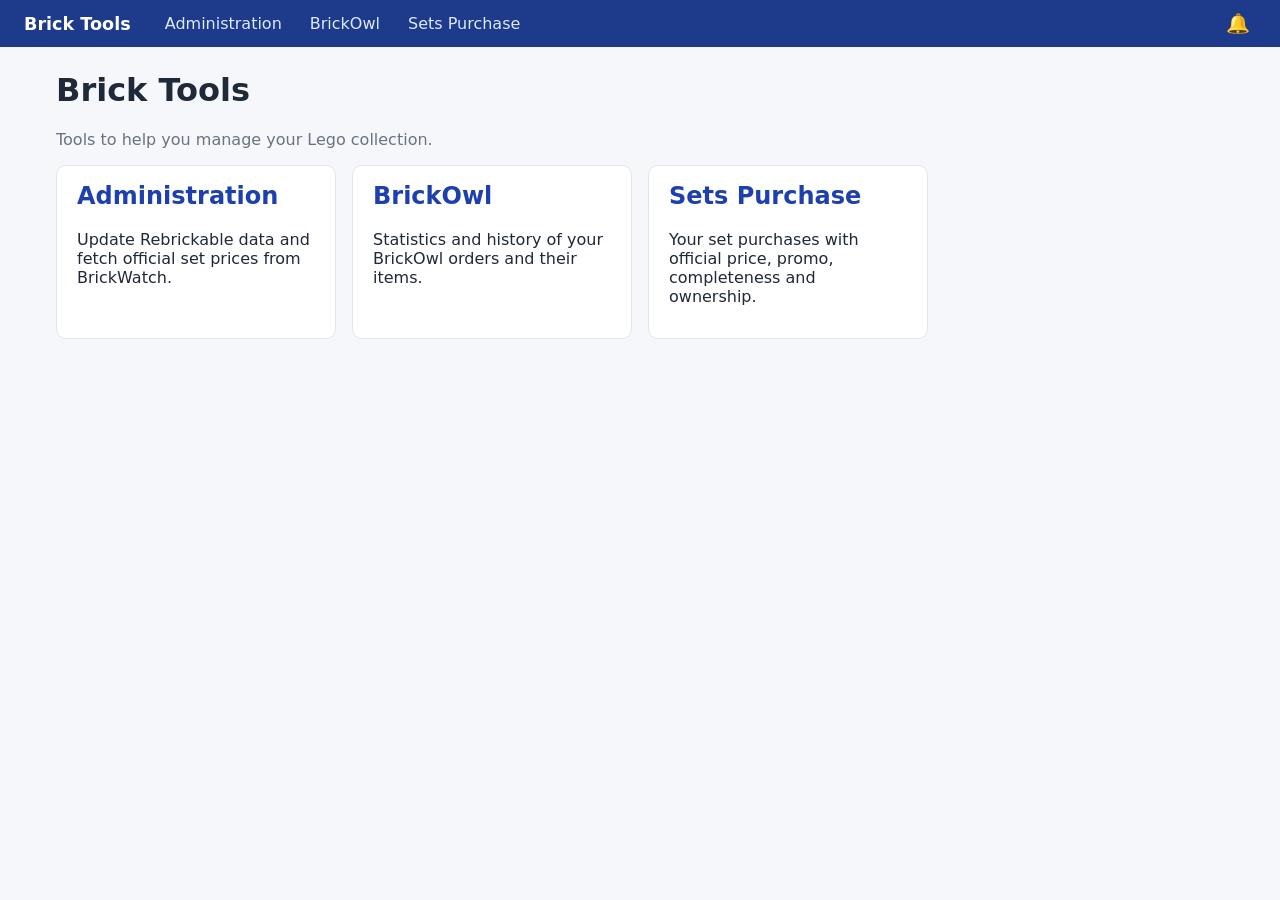
==== src/main/resources/static/index.html @ 27dbad86 "Initial build from Claude Haiku 5.5" ====
<!DOCTYPE html>
<html lang="en">
<head>
  <meta charset="UTF-8">
  <meta name="viewport" content="width=device-width, initial-scale=1">
  <title>Brick Tools</title>
  <link rel="stylesheet" href="css/app.css">
</head>
<body>
  <header id="app-header" class="app-header"></header>

  <main class="container">
    <h1>Brick Tools</h1>
    <p class="lead">Tools to help you manage your Lego collection.</p>

    <div class="cards">
      <a class="feature-card" href="admin.html">
        <h2>Administration</h2>
        <p>Update Rebrickable data and fetch official set prices from BrickWatch.</p>
      </a>
      <a class="feature-card" href="brickowl.html">
        <h2>BrickOwl</h2>
        <p>Statistics and history of your BrickOwl orders and their items.</p>
      </a>
      <a class="feature-card" href="purchases.html">
        <h2>Sets Purchase</h2>
        <p>Your set purchases with official price, promo, completeness and ownership.</p>
      </a>
    </div>
  </main>

  <script src="https://code.jquery.com/jquery-3.7.1.min.js"></script>
  <script src="js/common.js"></script>
  <script>BrickTools.initHeader(null);</script>
</body>
</html>
---- src/main/resources/static/css/app.css ----
:root {
  --primary: #1e40af;
  --bg: #f5f7fb;
  --text: #1f2937;
  --muted: #6b7280;
  --border: #e5e7eb;
  --warn: #b45309;
}

* { box-sizing: border-box; }
[hidden] { display: none !important; }

body {
  margin: 0;
  font-family: system-ui, -apple-system, "Segoe UI", sans-serif;
  background: var(--bg);
  color: var(--text);
}

.app-header {
  position: sticky;
  top: 0;
  z-index: 10;
  display: flex;
  align-items: center;
  gap: 24px;
  padding: 10px 24px;
  background: #1e3a8a;
  color: #fff;
}
.app-header .brand { color: #fff; font-weight: 700; font-size: 1.1rem; text-decoration: none; }
.app-header nav { display: flex; gap: 8px; flex: 1; }
.app-header nav a { color: #dbeafe; text-decoration: none; padding: 4px 10px; border-radius: 6px; }
.app-header nav a:hover, .app-header nav a.active { background: rgba(255, 255, 255, .15); color: #fff; }

.notifications { position: relative; }
.bell { position: relative; background: none; border: 0; color: #fff; font-size: 1.2rem; cursor: pointer; }
.badge {
  position: absolute; top: -6px; right: -8px;
  min-width: 18px; padding: 0 4px;
  background: #dc2626; color: #fff; border-radius: 999px;
  font-size: .7rem; text-align: center;
}
.dropdown {
  position: absolute; right: 0; top: 36px; width: 340px; max-height: 360px; overflow: auto;
  padding: 8px; background: #fff; color: var(--text);
  border: 1px solid var(--border); border-radius: 8px; box-shadow: 0 8px 24px rgba(0, 0, 0, .15);
}
.notification { display: block; padding: 8px; border-radius: 6px; color: var(--primary); text-decoration: none; }
.notification:hover { background: #eff6ff; }

.container { max-width: 1200px; margin: 24px auto; padding: 0 16px; }
.lead, .muted { color: var(--muted); }
.warning { color: var(--warn); font-weight: 600; }
.message { min-height: 1.2em; }

.cards, .grid { display: grid; grid-template-columns: repeat(auto-fill, minmax(260px, 1fr)); gap: 16px; }
.card, .stat, .feature-card {
  background: #fff; border: 1px solid var(--border); border-radius: 10px;
  padding: 16px 20px; margin-bottom: 16px;
}
.feature-card { display: block; color: inherit; text-decoration: none; }
.feature-card:hover { border-color: var(--primary); box-shadow: 0 2px 10px rgba(30, 64, 175, .12); }
.feature-card h2 { margin-top: 0; color: var(--primary); }
.stat h3 { margin: 0 0 8px; font-size: .9rem; color: var(--muted); font-weight: 500; }
.stat .value { font-size: 1.4rem; font-weight: 600; }

.btn {
  background: var(--primary); color: #fff; border: 0; border-radius: 6px;
  padding: 8px 14px; cursor: pointer; font: inherit;
}
.btn:disabled { background: #9ca3af; cursor: not-allowed; }
.btn.secondary { background: #e5e7eb; color: var(--text); }
input, select { padding: 7px 10px; border: 1px solid #d1d5db; border-radius: 6px; font: inherit; }

.tabs { display: flex; gap: 4px; border-bottom: 2px solid var(--border); margin-bottom: 16px; }
.tabs button {
  background: none; border: 0; padding: 10px 16px; margin-bottom: -2px;
  font: inherit; color: var(--muted); cursor: pointer; border-bottom: 3px solid transparent;
}
.tabs button.active { color: var(--primary); border-bottom-color: var(--primary); }

.table-wrap { overflow-x: auto; }
table.data {
  width: 100%; border-collapse: collapse; background: #fff;
  border: 1px solid var(--border); font-size: .9rem;
}
table.data th, table.data td { padding: 8px 10px; border-bottom: 1px solid var(--border); text-align: left; white-space: nowrap; }
table.data th { background: #f9fafb; }
table.data th.sortable { cursor: pointer; user-select: none; }
table.data th.sort-asc::after { content: " ▲"; }
table.data th.sort-desc::after { content: " ▼"; }
table.data tbody tr:hover { background: #f0f7ff; }
table.data tbody tr.clickable { cursor: pointer; }

.toolbar { display: flex; justify-content: space-between; align-items: center; }

.chart { width: 100%; height: auto; }
.chart-title { font-size: 12px; font-weight: 600; fill: var(--text); }
.axis text { font-size: 10px; }

.modal {
  position: fixed; inset: 0; z-index: 20;
  display: flex; align-items: center; justify-content: center;
  background: rgba(0, 0, 0, .35);
}
.modal form {
  display: grid; gap: 10px; width: min(480px, 92vw);
  padding: 20px; background: #fff; border-radius: 10px;
}
.modal label { display: grid; gap: 4px; font-size: .9rem; }
.form-actions { display: flex; justify-content: flex-end; gap: 8px; }
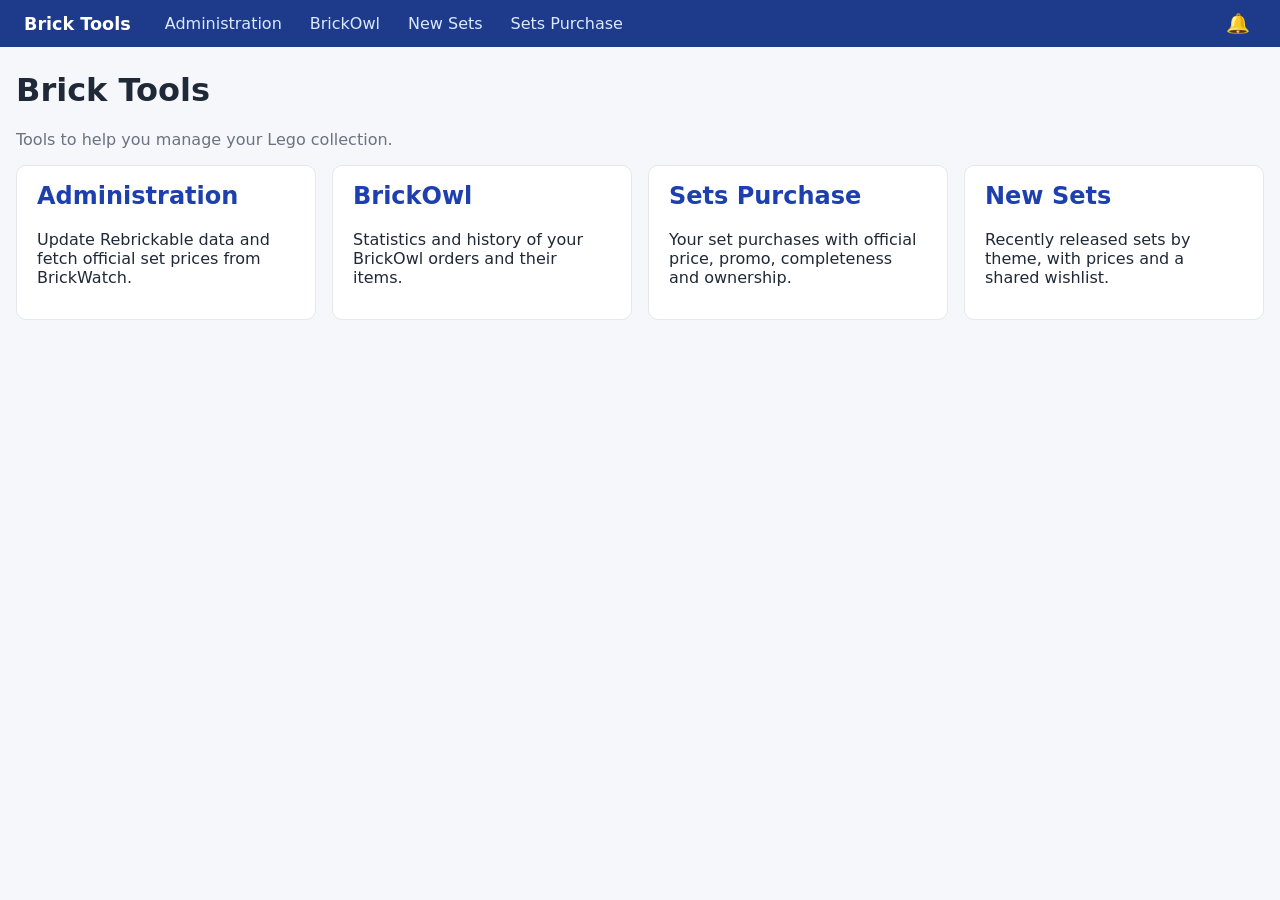
==== commit d66379ff: "Add a new page "New Sets"" ====
--- a/src/main/resources/static/index.html
+++ b/src/main/resources/static/index.html
@@ -26,6 +26,10 @@
         <h2>Sets Purchase</h2>
         <p>Your set purchases with official price, promo, completeness and ownership.</p>
       </a>
+      <a class="feature-card" href="newsets.html">
+        <h2>New Sets</h2>
+        <p>Recently released sets by theme, with prices and a shared wishlist.</p>
+      </a>
     </div>
   </main>
 
--- a/src/main/resources/static/css/app.css
+++ b/src/main/resources/static/css/app.css
@@ -49,7 +49,7 @@
 .notification { display: block; padding: 8px; border-radius: 6px; color: var(--primary); text-decoration: none; }
 .notification:hover { background: #eff6ff; }
 
-.container { max-width: 1200px; margin: 24px auto; padding: 0 16px; }
+.container { max-width: none; margin: 24px auto; padding: 0 16px; }
 .lead, .muted { color: var(--muted); }
 .warning { color: var(--warn); font-weight: 600; }
 .message { min-height: 1.2em; }
@@ -64,6 +64,7 @@
 .feature-card h2 { margin-top: 0; color: var(--primary); }
 .stat h3 { margin: 0 0 8px; font-size: .9rem; color: var(--muted); font-weight: 500; }
 .stat .value { font-size: 1.4rem; font-weight: 600; }
+.stat-sub { margin-top: 4px; font-size: .9rem; color: var(--muted); }
 
 .btn {
   background: var(--primary); color: #fff; border: 0; border-radius: 6px;
@@ -83,9 +84,24 @@
 .table-wrap { overflow-x: auto; }
 table.data {
   width: 100%; border-collapse: collapse; background: #fff;
-  border: 1px solid var(--border); font-size: .9rem;
-}
-table.data th, table.data td { padding: 8px 10px; border-bottom: 1px solid var(--border); text-align: left; white-space: nowrap; }
+  border: 1px solid var(--border); font-size: .85rem;
+}
+table.data th, table.data td { padding: 6px 8px; border-bottom: 1px solid var(--border); text-align: left; vertical-align: top; }
+table.fit { table-layout: fixed; }
+table.fit th, table.fit td { padding: 6px 5px; white-space: normal; overflow-wrap: anywhere; }
+.set-img { display: block; width: 80px; height: 80px; object-fit: contain; }
+.theme-badge {
+  display: inline-flex; align-items: center; justify-content: center;
+  max-width: 100%; max-height: 80px; padding: 4px;
+  background-color: #fff; border-radius: 6px; box-sizing: border-box;
+}
+.theme-img { display: block; max-width: 72px; height: 72px; object-fit: contain; }
+.vendor-img { display: block; width: 80px; height: 32px; object-fit: contain; }
+.person-img { display: block; width: 32px; height: 32px; border-radius: 50%; object-fit: cover; background: #fff; }
+.tag {
+  display: inline-block; padding: 2px 8px; border-radius: 999px;
+  font-size: .8rem; font-weight: 600; white-space: nowrap;
+}
 table.data th { background: #f9fafb; }
 table.data th.sortable { cursor: pointer; user-select: none; }
 table.data th.sort-asc::after { content: " ▲"; }
@@ -93,11 +109,97 @@
 table.data tbody tr:hover { background: #f0f7ff; }
 table.data tbody tr.clickable { cursor: pointer; }
 
+.btn.danger { background: #b91c1c; color: #fff; }
+
+.theme-cards {
+  display: grid; grid-template-columns: repeat(auto-fill, minmax(170px, 1fr)); gap: 14px;
+}
+.theme-card {
+  display: flex; align-items: center; justify-content: center;
+  min-height: 110px; padding: 14px; border: 0; border-radius: 10px;
+  cursor: pointer; font: inherit; font-weight: 600; text-align: center;
+  box-shadow: 0 1px 3px rgba(15, 23, 42, .18);
+  transition: transform .12s ease, box-shadow .12s ease;
+}
+.theme-card:hover { transform: translateY(-2px); box-shadow: 0 4px 12px rgba(15, 23, 42, .25); }
+.theme-card img { max-width: 88%; max-height: 72px; object-fit: contain; }
+.theme-card-name { font-size: 1rem; line-height: 1.3; }
+
+.set-cards {
+  display: grid; grid-template-columns: repeat(auto-fill, minmax(220px, 1fr)); gap: 16px;
+}
+.set-card {
+  display: flex; flex-direction: column;
+  background: #fff; border: 1px solid var(--border); border-radius: 10px; overflow: hidden;
+}
+.set-card-image {
+  display: flex; align-items: center; justify-content: center;
+  height: 160px; padding: 10px; background: #fff; border-bottom: 1px solid var(--border);
+}
+.set-card-image img { max-width: 100%; max-height: 100%; object-fit: contain; }
+.set-card-noimg { color: var(--muted); font-size: .85rem; }
+.set-card-body { display: flex; flex-direction: column; gap: 6px; flex: 1; padding: 12px; }
+.set-card-body h3 {
+  margin: 0; font-size: .95rem; line-height: 1.3;
+  display: -webkit-box; -webkit-line-clamp: 2; -webkit-box-orient: vertical; overflow: hidden;
+}
+.set-card-sub { margin: 0; font-size: .8rem; color: var(--muted); }
+.set-card-facts { margin: 0; font-size: .85rem; font-weight: 500; }
+.set-card-footer { display: flex; align-items: center; justify-content: space-between; gap: 8px; margin-top: auto; }
+.set-card-footer .btn { padding: 6px 10px; font-size: .8rem; }
+
+.theme-chip {
+  display: inline-flex; align-items: center; justify-content: center;
+  max-width: 110px; padding: 3px 8px; border-radius: 6px;
+  font-size: .75rem; font-weight: 600; line-height: 1.2; overflow: hidden;
+}
+.theme-chip img { max-width: 76px; max-height: 22px; object-fit: contain; }
+.wishlist-img { display: block; width: 64px; height: 64px; object-fit: contain; }
+.row-actions { display: flex; gap: 4px; }
+.row-actions .btn { padding: 4px 8px; font-size: .8rem; }
+
+.priority { display: inline-block; padding: 2px 8px; border-radius: 999px; font-size: .78rem; font-weight: 600; }
+.priority-favorite { background: #fef3c7; color: #92400e; }
+.priority-high { background: #ffe4e6; color: #9f1239; }
+.priority-medium { background: #dbeafe; color: #1e40af; }
+.priority-low { background: #e5e7eb; color: #374151; }
+
 .toolbar { display: flex; justify-content: space-between; align-items: center; }
+
+.filters {
+  display: grid; grid-template-columns: repeat(auto-fill, minmax(150px, 1fr));
+  gap: 10px; align-items: end;
+  padding: 12px; margin-bottom: 8px;
+  background: #fff; border: 1px solid var(--border); border-radius: 10px;
+}
+.filters label { display: grid; gap: 4px; font-size: .8rem; color: var(--muted); }
+.filters input, .filters select { width: 100%; padding: 6px 8px; font-size: .85rem; }
+.filters .filter-check { display: flex; align-items: center; }
+.filters .filter-check span { display: flex; align-items: center; gap: 6px; font-size: .9rem; color: var(--text); }
+.filters .filter-check input { width: auto; }
+.filters .filter-actions { display: flex; gap: 8px; }
 
 .chart { width: 100%; height: auto; }
 .chart-title { font-size: 12px; font-weight: 600; fill: var(--text); }
 .axis text { font-size: 10px; }
+
+.stats-charts { display: grid; grid-template-columns: repeat(auto-fit, minmax(320px, 1fr)); gap: 16px; }
+.stats-charts .card { margin-bottom: 0; }
+.stats-charts h2 { margin: 0 0 12px; font-size: 1rem; }
+.donut-wrap { display: flex; align-items: center; gap: 16px; flex-wrap: wrap; }
+.donut-svg { width: 160px; height: 160px; flex: none; }
+.donut-total { font-size: 12px; font-weight: 600; fill: var(--text); }
+.donut-legend { flex: 1; min-width: 150px; margin: 0; padding: 0; list-style: none; font-size: .85rem; }
+.donut-legend li { display: flex; align-items: center; gap: 8px; padding: 2px 0; }
+.donut-legend .swatch { width: 10px; height: 10px; border-radius: 2px; flex: none; }
+.donut-legend .legend-label { flex: 1; overflow: hidden; text-overflow: ellipsis; white-space: nowrap; }
+.donut-legend .legend-value { color: var(--muted); white-space: nowrap; }
+.chart-head { display: flex; align-items: flex-start; justify-content: space-between; gap: 16px; flex-wrap: wrap; margin-bottom: 8px; }
+.chart-head h2 { margin: 0; font-size: 1rem; }
+.chart-filters { display: flex; gap: 10px; flex-wrap: wrap; }
+.chart-filters label { display: grid; gap: 4px; font-size: .8rem; color: var(--muted); }
+.chart-filters select { padding: 6px 8px; font-size: .85rem; }
+.year-chart + .year-chart { margin-top: 4px; }
 
 .modal {
   position: fixed; inset: 0; z-index: 20;
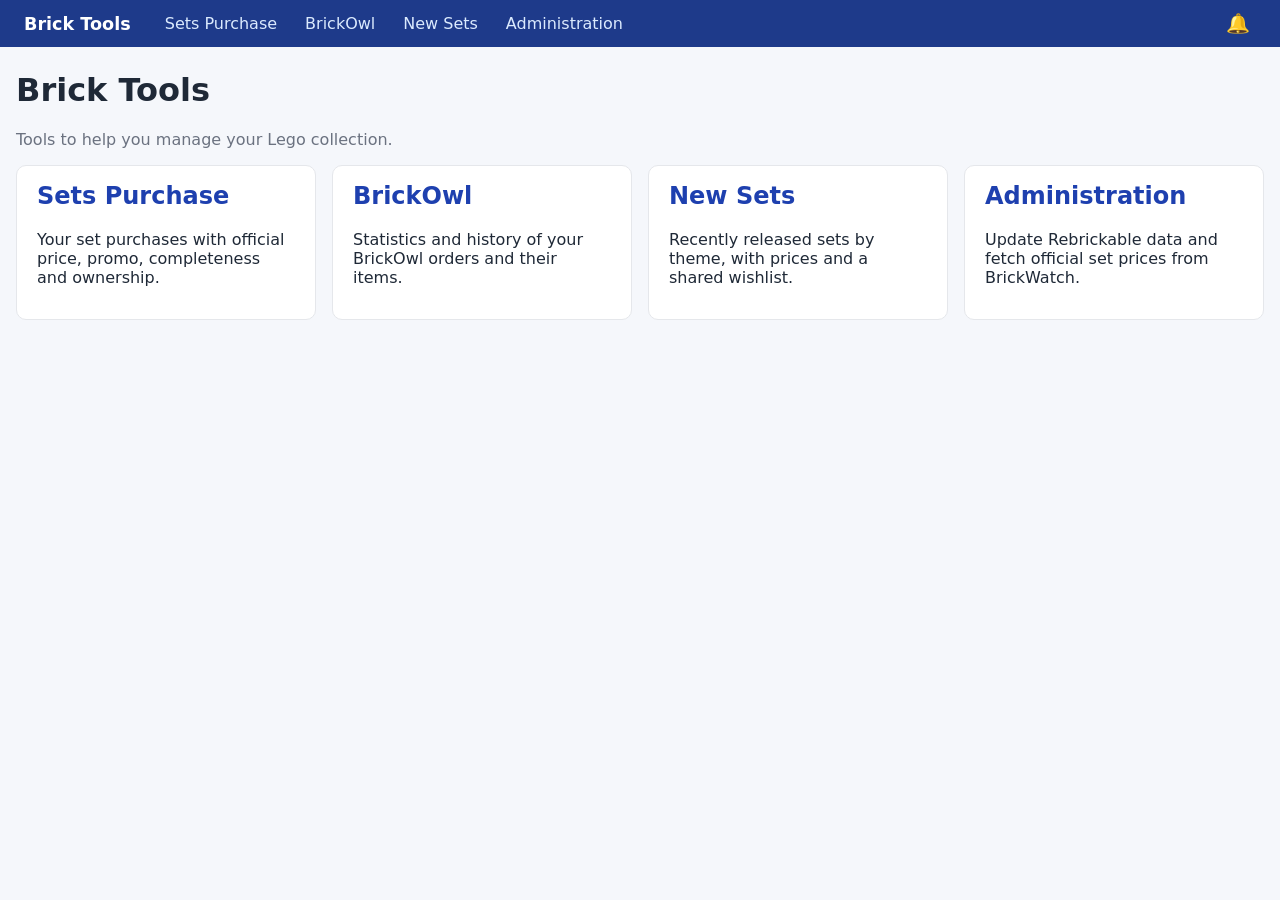
==== commit 19cf7c6a: "Small improvements" ====
--- a/src/main/resources/static/index.html
+++ b/src/main/resources/static/index.html
@@ -4,6 +4,7 @@
   <meta charset="UTF-8">
   <meta name="viewport" content="width=device-width, initial-scale=1">
   <title>Brick Tools</title>
+  <link rel="icon" type="image/png" href="img/favicon.png">
   <link rel="stylesheet" href="css/app.css">
 </head>
 <body>
@@ -14,21 +15,21 @@
     <p class="lead">Tools to help you manage your Lego collection.</p>
 
     <div class="cards">
-      <a class="feature-card" href="admin.html">
-        <h2>Administration</h2>
-        <p>Update Rebrickable data and fetch official set prices from BrickWatch.</p>
+      <a class="feature-card" href="purchases.html">
+        <h2>Sets Purchase</h2>
+        <p>Your set purchases with official price, promo, completeness and ownership.</p>
       </a>
       <a class="feature-card" href="brickowl.html">
         <h2>BrickOwl</h2>
         <p>Statistics and history of your BrickOwl orders and their items.</p>
       </a>
-      <a class="feature-card" href="purchases.html">
-        <h2>Sets Purchase</h2>
-        <p>Your set purchases with official price, promo, completeness and ownership.</p>
-      </a>
       <a class="feature-card" href="newsets.html">
         <h2>New Sets</h2>
         <p>Recently released sets by theme, with prices and a shared wishlist.</p>
+      </a> 
+      <a class="feature-card" href="admin.html">
+        <h2>Administration</h2>
+        <p>Update Rebrickable data and fetch official set prices from BrickWatch.</p>
       </a>
     </div>
   </main>
--- a/src/main/resources/static/css/app.css
+++ b/src/main/resources/static/css/app.css
@@ -89,15 +89,17 @@
 table.data th, table.data td { padding: 6px 8px; border-bottom: 1px solid var(--border); text-align: left; vertical-align: top; }
 table.fit { table-layout: fixed; }
 table.fit th, table.fit td { padding: 6px 5px; white-space: normal; overflow-wrap: anywhere; }
-.set-img { display: block; width: 80px; height: 80px; object-fit: contain; }
+.set-img { display: block; height: 60px; width: auto; max-width: 80px; object-fit: contain; }
+.theme-cell { display: flex; flex-direction: column; align-items: center; gap: 3px; text-align: center; }
 .theme-badge {
   display: inline-flex; align-items: center; justify-content: center;
-  max-width: 100%; max-height: 80px; padding: 4px;
+  max-width: 100%; max-height: 68px; padding: 4px;
   background-color: #fff; border-radius: 6px; box-sizing: border-box;
 }
-.theme-img { display: block; max-width: 72px; height: 72px; object-fit: contain; }
+.theme-img { display: block; max-width: 72px; height: 60px; object-fit: contain; }
+.theme-name { font-size: .78rem; line-height: 1.2; }
 .vendor-img { display: block; width: 80px; height: 32px; object-fit: contain; }
-.person-img { display: block; width: 32px; height: 32px; border-radius: 50%; object-fit: cover; background: #fff; }
+.person-img { display: block; box-sizing: border-box; width: 32px; height: 32px; border: 3px solid transparent; border-radius: 50%; object-fit: cover; background: #fff; }
 .tag {
   display: inline-block; padding: 2px 8px; border-radius: 999px;
   font-size: .8rem; font-weight: 600; white-space: nowrap;
@@ -108,6 +110,7 @@
 table.data th.sort-desc::after { content: " ▼"; }
 table.data tbody tr:hover { background: #f0f7ff; }
 table.data tbody tr.clickable { cursor: pointer; }
+table.data .btn { padding: 6px 8px; white-space: nowrap; }
 
 .btn.danger { background: #b91c1c; color: #fff; }
 
@@ -115,7 +118,8 @@
   display: grid; grid-template-columns: repeat(auto-fill, minmax(170px, 1fr)); gap: 14px;
 }
 .theme-card {
-  display: flex; align-items: center; justify-content: center;
+  display: flex; flex-direction: column; gap: 8px;
+  align-items: center; justify-content: center;
   min-height: 110px; padding: 14px; border: 0; border-radius: 10px;
   cursor: pointer; font: inherit; font-weight: 600; text-align: center;
   box-shadow: 0 1px 3px rgba(15, 23, 42, .18);
@@ -123,7 +127,7 @@
 }
 .theme-card:hover { transform: translateY(-2px); box-shadow: 0 4px 12px rgba(15, 23, 42, .25); }
 .theme-card img { max-width: 88%; max-height: 72px; object-fit: contain; }
-.theme-card-name { font-size: 1rem; line-height: 1.3; }
+.theme-card-name { max-width: 100%; font-size: .9rem; line-height: 1.25; }
 
 .set-cards {
   display: grid; grid-template-columns: repeat(auto-fill, minmax(220px, 1fr)); gap: 16px;
@@ -131,7 +135,10 @@
 .set-card {
   display: flex; flex-direction: column;
   background: #fff; border: 1px solid var(--border); border-radius: 10px; overflow: hidden;
-}
+  cursor: pointer; transition: border-color .12s ease, box-shadow .12s ease;
+}
+.set-card:hover { border-color: var(--primary); box-shadow: 0 2px 10px rgba(30, 64, 175, .12); }
+.set-card:focus-visible { outline: 2px solid var(--primary); outline-offset: 2px; }
 .set-card-image {
   display: flex; align-items: center; justify-content: center;
   height: 160px; padding: 10px; background: #fff; border-bottom: 1px solid var(--border);
@@ -147,16 +154,18 @@
 .set-card-facts { margin: 0; font-size: .85rem; font-weight: 500; }
 .set-card-footer { display: flex; align-items: center; justify-content: space-between; gap: 8px; margin-top: auto; }
 .set-card-footer .btn { padding: 6px 10px; font-size: .8rem; }
+.set-loader { padding: 18px 0; text-align: center; color: var(--muted); font-size: .9rem; }
 
 .theme-chip {
   display: inline-flex; align-items: center; justify-content: center;
   max-width: 110px; padding: 3px 8px; border-radius: 6px;
   font-size: .75rem; font-weight: 600; line-height: 1.2; overflow: hidden;
 }
-.theme-chip img { max-width: 76px; max-height: 22px; object-fit: contain; }
-.wishlist-img { display: block; width: 64px; height: 64px; object-fit: contain; }
+.theme-chip img { display: block; flex: 0 0 auto; width: 72px; height: 22px; object-fit: contain; }
+.wishlist-img { display: block; max-width: 120px; height: 80px; object-fit: contain; }
 .row-actions { display: flex; gap: 4px; }
-.row-actions .btn { padding: 4px 8px; font-size: .8rem; }
+.row-actions .btn { padding: 4px 8px; font-size: .8rem; white-space: nowrap; }
+table.data th.actions-col { width: 18%; }
 
 .priority { display: inline-block; padding: 2px 8px; border-radius: 999px; font-size: .78rem; font-weight: 600; }
 .priority-favorite { background: #fef3c7; color: #92400e; }
@@ -200,6 +209,10 @@
 .chart-filters label { display: grid; gap: 4px; font-size: .8rem; color: var(--muted); }
 .chart-filters select { padding: 6px 8px; font-size: .85rem; }
 .year-chart + .year-chart { margin-top: 4px; }
+.legend { display: flex; flex-wrap: wrap; gap: 4px 16px; margin-bottom: 12px; font-size: .85rem; color: var(--text); }
+.legend-item { display: inline-flex; align-items: center; }
+.legend-swatch { display: inline-block; width: 10px; height: 10px; border-radius: 2px; }
+.icon-btn { padding: 3px 5px; line-height: 0; vertical-align: middle; }
 
 .modal {
   position: fixed; inset: 0; z-index: 20;
@@ -211,4 +224,34 @@
   padding: 20px; background: #fff; border-radius: 10px;
 }
 .modal label { display: grid; gap: 4px; font-size: .9rem; }
+.modal-dialog {
+  width: min(720px, 94vw); max-height: 90vh; overflow: auto;
+  padding: 20px 24px 24px; background: #fff; border-radius: 12px;
+  box-shadow: 0 20px 50px rgba(15, 23, 42, .35);
+}
+.modal-head { display: flex; align-items: flex-start; justify-content: space-between; gap: 12px; }
+.modal-head h2 { margin: 0; font-size: 1.15rem; }
+.modal-sub { margin: 4px 0 18px; font-size: .9rem; color: var(--muted); }
+.modal-close {
+  flex: none; padding: 0 4px; border: 0; background: none; cursor: pointer;
+  font-size: 1.6rem; line-height: 1; color: var(--muted);
+}
+.modal-close:hover { color: var(--text); }
+.site-grid { display: grid; grid-template-columns: repeat(auto-fill, minmax(150px, 1fr)); gap: 12px; }
+.site-tile {
+  display: flex; flex-direction: column; align-items: center; gap: 8px;
+  padding: 14px 10px; border: 1px solid var(--border); border-radius: 10px;
+  background: #fff; color: inherit; text-decoration: none; text-align: center;
+  transition: border-color .12s ease, box-shadow .12s ease, transform .12s ease;
+}
+.site-tile:hover, .site-tile:focus-visible {
+  border-color: var(--primary); box-shadow: 0 2px 10px rgba(30, 64, 175, .15);
+  transform: translateY(-1px);
+}
+.site-logo { display: flex; align-items: center; justify-content: center; width: 100%; height: 44px; }
+.site-logo img { display: block; max-width: 100%; max-height: 44px; object-fit: contain; }
+.site-tile[data-site="brickowl"] .site-logo {
+  padding: 0 8px; background: #263238; border-radius: 6px;
+}
+.site-label { font-size: .8rem; font-weight: 600; line-height: 1.2; }
 .form-actions { display: flex; justify-content: flex-end; gap: 8px; }
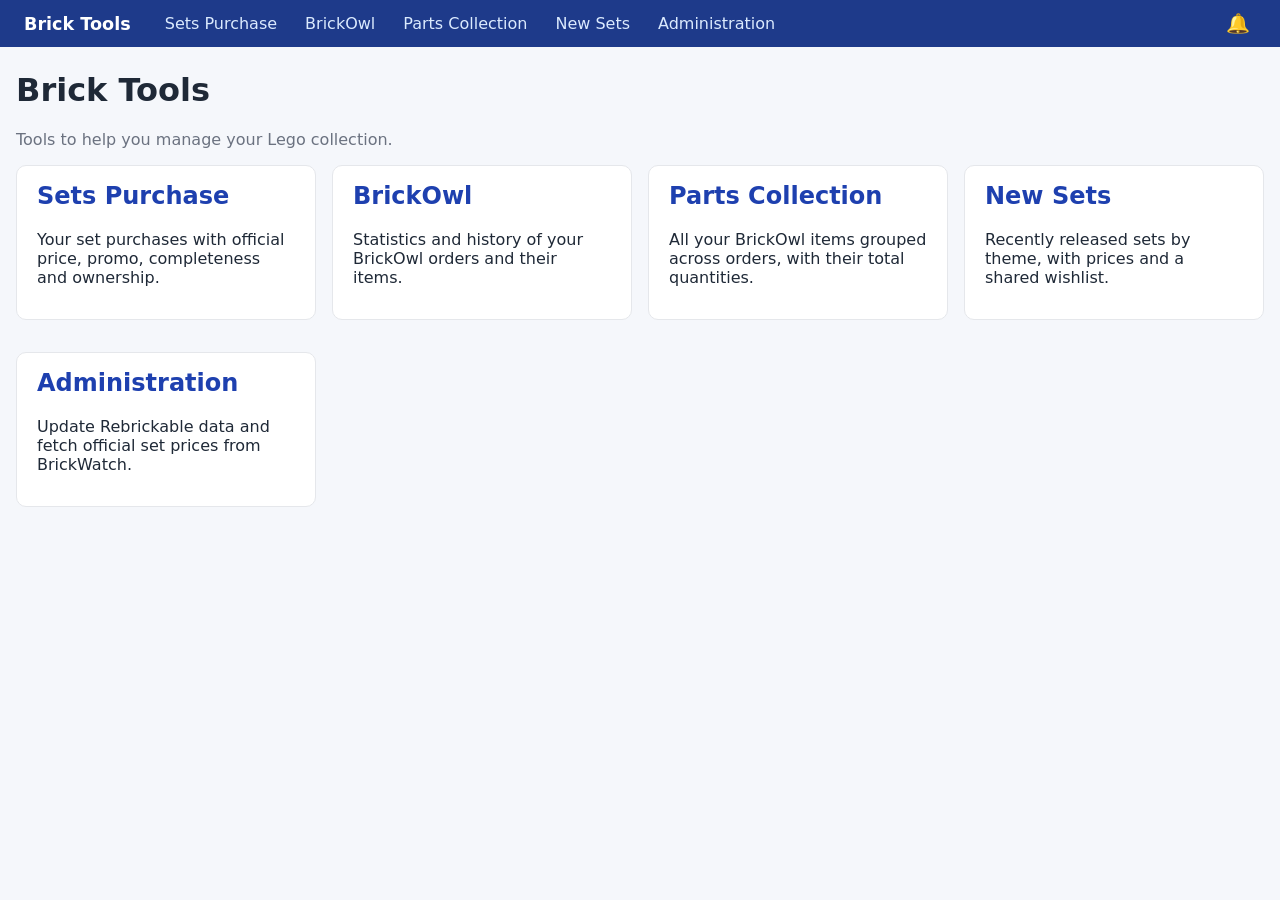
==== commit ea252fc7: "Add PartCollection with BricOwl Parts tab" ====
--- a/src/main/resources/static/index.html
+++ b/src/main/resources/static/index.html
@@ -23,6 +23,10 @@
         <h2>BrickOwl</h2>
         <p>Statistics and history of your BrickOwl orders and their items.</p>
       </a>
+      <a class="feature-card" href="partscollection.html">
+        <h2>Parts Collection</h2>
+        <p>All your BrickOwl items grouped across orders, with their total quantities.</p>
+      </a>
       <a class="feature-card" href="newsets.html">
         <h2>New Sets</h2>
         <p>Recently released sets by theme, with prices and a shared wishlist.</p>
--- a/src/main/resources/static/css/app.css
+++ b/src/main/resources/static/css/app.css
@@ -139,6 +139,8 @@
 }
 .set-card:hover { border-color: var(--primary); box-shadow: 0 2px 10px rgba(30, 64, 175, .12); }
 .set-card:focus-visible { outline: 2px solid var(--primary); outline-offset: 2px; }
+.set-card.wishlisted { background: #fef9c3; border-color: #facc15; }
+.set-card.purchased { background: #dcfce7; border-color: #22c55e; }
 .set-card-image {
   display: flex; align-items: center; justify-content: center;
   height: 160px; padding: 10px; background: #fff; border-bottom: 1px solid var(--border);
@@ -174,6 +176,14 @@
 .priority-low { background: #e5e7eb; color: #374151; }
 
 .toolbar { display: flex; justify-content: space-between; align-items: center; }
+
+.year-selector { display: flex; align-items: center; gap: 8px; }
+.year-selector .btn { padding: 4px 10px; font-size: 1rem; line-height: 1.2; }
+.year-selector-value {
+  min-width: 6ch; padding: 4px 6px; border: 0; background: transparent;
+  color: inherit; text-align: center; font-weight: 600; font-size: 1.05rem; cursor: pointer;
+}
+.year-selector-value:hover { background: #e5e7eb; border-radius: 6px; }
 
 .filters {
   display: grid; grid-template-columns: repeat(auto-fill, minmax(150px, 1fr));
@@ -237,6 +247,53 @@
   font-size: 1.6rem; line-height: 1; color: var(--muted);
 }
 .modal-close:hover { color: var(--text); }
+.set-sites-detail { display: grid; gap: 10px; margin: 14px 0 18px; }
+.set-sites-image {
+  display: flex; align-items: center; justify-content: center;
+  min-height: 130px; max-height: 420px; padding: 10px;
+  background: #f9fafb; border: 1px solid var(--border); border-radius: 10px;
+}
+.set-sites-image img { display: block; max-width: 100%; max-height: 400px; object-fit: contain; }
+.set-sites-theme { display: flex; align-items: center; gap: 8px; }
+.set-sites-theme .theme-chip { font-size: .85rem; }
+.set-sites-theme-name { font-size: .9rem; font-weight: 600; }
+.set-sites-meta { margin: 0; font-size: .95rem; }
+.set-sites-actions { display: flex; align-items: center; gap: 10px; flex-wrap: wrap; }
+.set-sites-action-msg { margin: 0; font-size: .85rem; color: var(--muted); }
+.color-chip {
+  display: inline-flex; align-items: center; justify-content: center;
+  min-width: 72px; padding: 6px 12px; border-radius: 999px;
+  border: 1px solid rgba(15, 23, 42, .2);
+  font-size: .9rem; font-weight: 600; line-height: 1.2; text-align: center;
+}
+.color-chip-lg { min-width: 120px; padding: 10px 20px; font-size: 1.05rem; }
+.color-modal-content { margin-top: 14px; }
+.color-summary { display: grid; gap: 8px; margin-bottom: 16px; }
+.color-summary-meta { margin: 0; font-size: .9rem; color: var(--muted); }
+.color-info-table { width: 100%; border-collapse: collapse; }
+.color-info-table th, .color-info-table td {
+  padding: 8px 10px; border-bottom: 1px solid var(--border); text-align: left;
+}
+.color-info-table th { font-size: .85rem; color: var(--muted); }
+.color-info-table tbody tr:last-child td { border-bottom: 0; }
+.color-picker-current { margin-bottom: 12px; }
+.color-picker-search {
+  width: 100%; padding: 8px 10px;
+  border: 1px solid var(--border); border-radius: 8px; font: inherit;
+}
+.color-picker-list {
+  display: grid; grid-template-columns: repeat(auto-fill, minmax(150px, 1fr)); gap: 8px;
+  max-height: 320px; margin: 12px 0; padding: 4px; overflow: auto;
+}
+.color-option {
+  display: flex; align-items: center; padding: 6px;
+  background: #fff; border: 1px solid var(--border); border-radius: 8px;
+  cursor: pointer; text-align: left;
+}
+.color-option:hover, .color-option:focus-visible { border-color: var(--primary); }
+.color-option.selected { border-color: var(--primary); box-shadow: 0 0 0 2px rgba(30, 64, 175, .18); }
+.color-option .color-chip { flex: 1; min-width: 0; justify-content: flex-start; }
+.color-modal-actions { display: flex; justify-content: flex-end; gap: 8px; }
 .site-grid { display: grid; grid-template-columns: repeat(auto-fill, minmax(150px, 1fr)); gap: 12px; }
 .site-tile {
   display: flex; flex-direction: column; align-items: center; gap: 8px;
